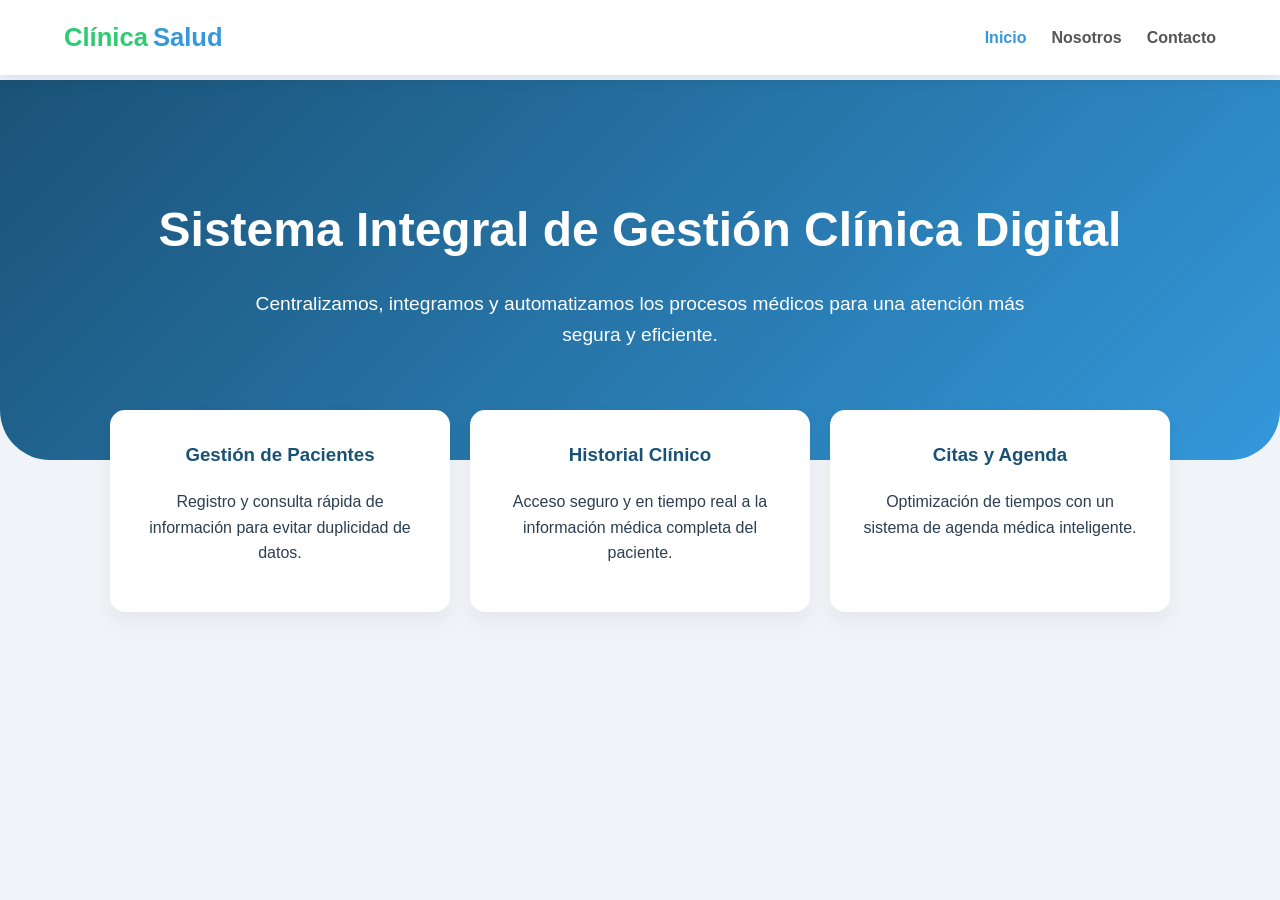
==== index.html @ 85063342 "se agregan archivos del Landing Page" ====
<!DOCTYPE html>
<html lang="es">
<head>
    <meta charset="UTF-8">
    <meta name="viewport" content="width=device-width, initial-scale=1.0">
    <title>Clínica Salud Integral - Inicio</title>
    <link rel="stylesheet" href="style.css">
</head>
<body>

    <nav class="navbar">
        <div class="logo">Clínica<span>Salud</span></div>
        <ul id="menu-navegacion">
            <li><a href="index.html">Inicio</a></li>
            <li><a href="Pages/nosotros/Nosotros.html">Nosotros</a></li>
            <li><a href="Pages/contacto/Contacto.html">Contacto</a></li>
        </ul>
    </nav>

    <header class="hero">
        <h1>Sistema Integral de Gestión Clínica Digital</h1>
        <p>Centralizamos, integramos y automatizamos los procesos médicos para una atención más segura y eficiente.</p>
    </header>

    <section class="servicios">
        <div class="card-servicio">
            <h3>Gestión de Pacientes</h3>
            <p>Registro y consulta rápida de información para evitar duplicidad de datos.</p>
        </div>
        <div class="card-servicio">
            <h3>Historial Clínico</h3>
            <p>Acceso seguro y en tiempo real a la información médica completa del paciente.</p>
        </div>
        <div class="card-servicio">
            <h3>Citas y Agenda</h3>
            <p>Optimización de tiempos con un sistema de agenda médica inteligente.</p>
        </div>
    </section>

    <script src="funciones.js"></script>
</body>
</html>
---- style.css ----
/* --- Estilos Base --- */
* { 
    box-sizing: border-box; 
}

body {
    font-family: 'Segoe UI', Roboto, Helvetica, Arial, sans-serif;
    line-height: 1.6;
    margin: 0;
    padding-top: 80px;
    background-color: #f0f4f8;
    color: #2c3e50;
}

/* --- Navegación --- */
.navbar {
    background-color: #ffffff;
    height: 75px;
    display: flex;
    justify-content: space-between;
    align-items: center;
    padding: 0 5%;
    position: fixed;
    top: 0;
    width: 100%;
    z-index: 1000;
    box-shadow: 0 2px 15px rgba(0,0,0,0.1);
}

.navbar .logo { 
    color: #2ecc71; 
    font-size: 1.6rem; 
    font-weight: bold; 
    display: flex; 
    align-items: center; 
}

.navbar .logo span { 
    color: #3498db; 
    margin-left: 5px; 
}

.navbar ul { 
    list-style: none; 
    display: flex; 
    margin: 0; 
}

.navbar ul li { 
    margin-left: 25px; 
}

.navbar ul li a { 
    color: #555; 
    text-decoration: none; 
    font-weight: 600; 
    transition: 0.3s; 
}

.navbar ul li a:hover { 
    color: #3498db; 
}

/* --- Hero Section --- */
.hero {
    background: linear-gradient(135deg, #1a5276 0%, #3498db 100%);
    color: white;
    padding: 80px 5%;
    text-align: center;
    border-radius: 0 0 50px 50px;
}

.hero h1 { 
    font-size: 3rem; 
    margin-bottom: 20px; 
}

.hero p { 
    font-size: 1.2rem; 
    max-width: 800px; 
    margin: 0 auto 30px; 
}

/* --- Características / Servicios --- */
.servicios {
    max-width: 1100px;
    margin: -50px auto 50px;
    display: grid;
    grid-template-columns: repeat(auto-fit, minmax(300px, 1fr));
    gap: 20px;
    padding: 0 20px;
}

.card-servicio {
    background: white;
    padding: 30px;
    border-radius: 15px;
    box-shadow: 0 10px 20px rgba(0,0,0,0.05);
    text-align: center;
    transition: 0.3s;
}

.card-servicio:hover { 
    transform: translateY(-5px); 
    box-shadow: 0 15px 30px rgba(0,0,0,0.1);
}

.card-servicio h3 { 
    color: #1a5276; 
    margin-top: 0; 
}
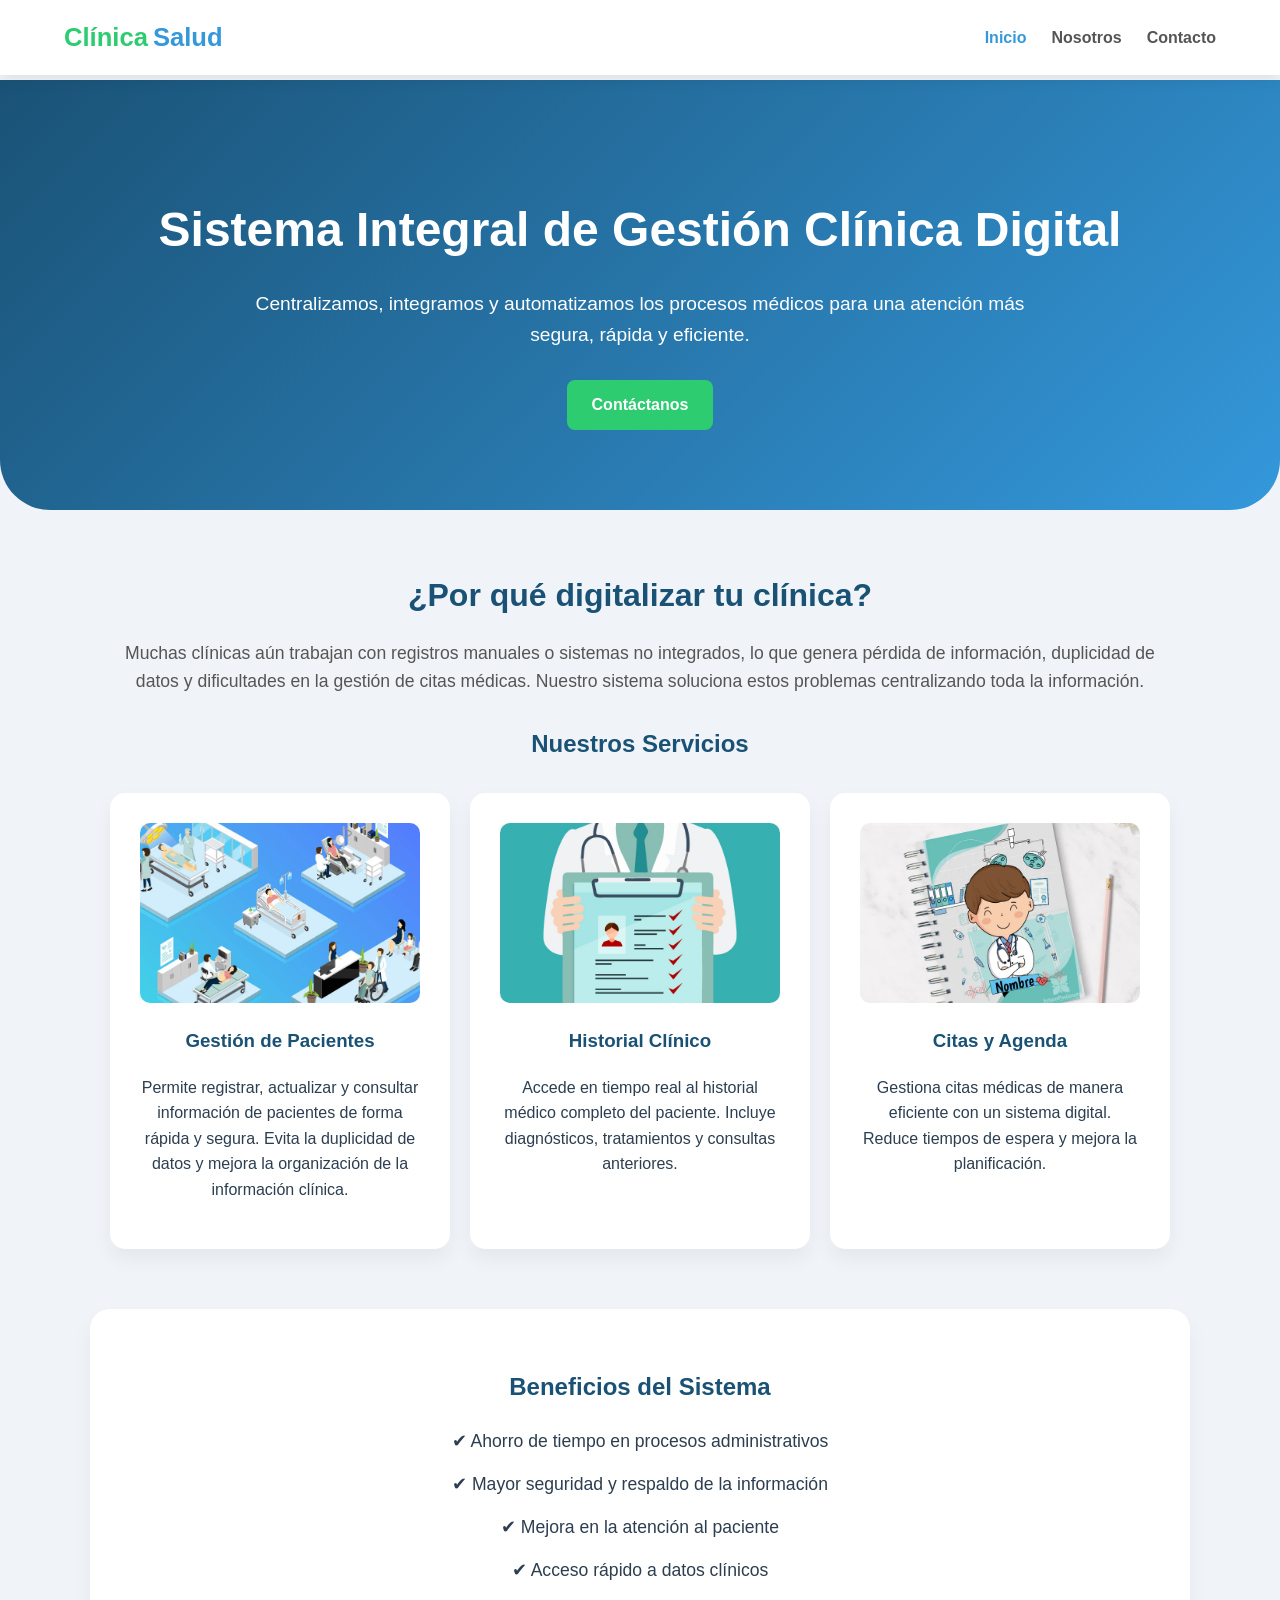
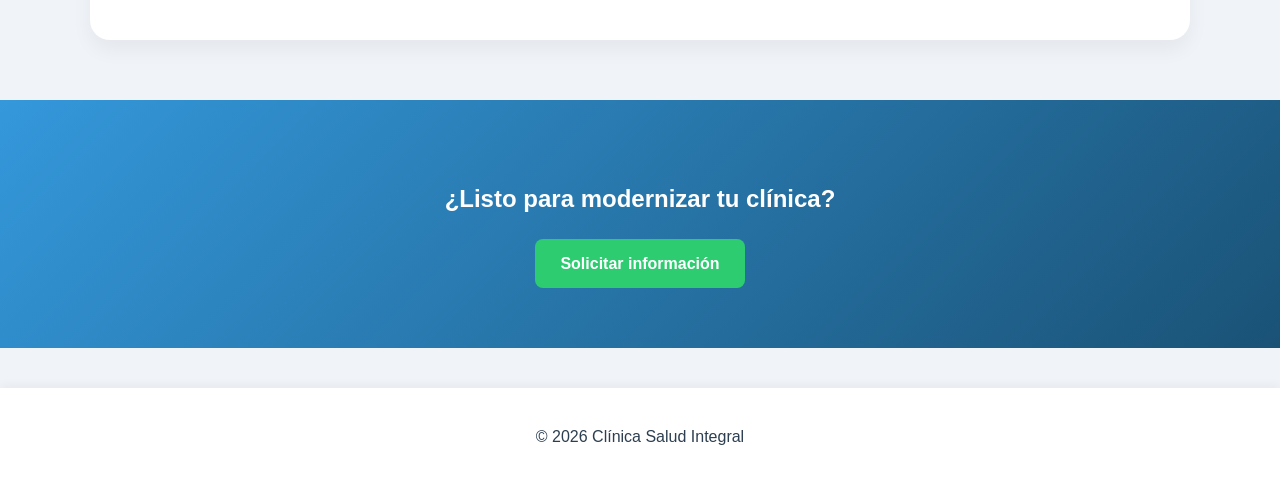
==== commit d2330833: "se mejora visuales y estructura de la pagina de inicio" ====
--- a/index.html
+++ b/index.html
@@ -8,34 +8,89 @@
 </head>
 <body>
 
+    <!-- NAVBAR (igual que el tuyo) -->
     <nav class="navbar">
-        <div class="logo">Clínica<span>Salud</span></div>
+        <a href="index.html" class="logo">Clínica<span>Salud</span></a>
         <ul id="menu-navegacion">
             <li><a href="index.html">Inicio</a></li>
-            <li><a href="Pages/nosotros/Nosotros.html">Nosotros</a></li>
-            <li><a href="Pages/contacto/Contacto.html">Contacto</a></li>
+            <li><a href="Pages/nosotros/nosotros.html">Nosotros</a></li>
+            <li><a href="Pages/contacto/contacto.html">Contacto</a></li>
         </ul>
     </nav>
 
+    <!-- HERO (mejorado) -->
     <header class="hero">
         <h1>Sistema Integral de Gestión Clínica Digital</h1>
-        <p>Centralizamos, integramos y automatizamos los procesos médicos para una atención más segura y eficiente.</p>
+        <p>
+            Centralizamos, integramos y automatizamos los procesos médicos 
+            para una atención más segura, rápida y eficiente.
+        </p>
+        <a href="Pages/contacto/contacto.html" class="btn">Contáctanos</a>
     </header>
 
+    <!-- NUEVA SECCIÓN: PROBLEMA -->
+    <section class="problema">
+        <h2>¿Por qué digitalizar tu clínica?</h2>
+        <p>
+            Muchas clínicas aún trabajan con registros manuales o sistemas no integrados, 
+            lo que genera pérdida de información, duplicidad de datos y dificultades en la gestión 
+            de citas médicas. Nuestro sistema soluciona estos problemas centralizando toda la información.
+        </p>
+    </section>
+
+    <!-- SERVICIOS (MEJORADOS) -->
     <section class="servicios">
+        <h2>Nuestros Servicios</h2>
+
         <div class="card-servicio">
+            <img src="img/GestionPacientes.jpg" alt="Gestión de pacientes">
             <h3>Gestión de Pacientes</h3>
-            <p>Registro y consulta rápida de información para evitar duplicidad de datos.</p>
+            <p>
+                Permite registrar, actualizar y consultar información de pacientes de forma rápida y segura.
+                Evita la duplicidad de datos y mejora la organización de la información clínica.
+            </p>
         </div>
+
         <div class="card-servicio">
+            <img src="img/HistorialClinico.jpg" alt="Historial clínico">
             <h3>Historial Clínico</h3>
-            <p>Acceso seguro y en tiempo real a la información médica completa del paciente.</p>
+            <p>
+                Accede en tiempo real al historial médico completo del paciente.
+                Incluye diagnósticos, tratamientos y consultas anteriores.
+            </p>
         </div>
+
         <div class="card-servicio">
+            <img src="img/AgendaMedica.png" alt="Agenda médica">
             <h3>Citas y Agenda</h3>
-            <p>Optimización de tiempos con un sistema de agenda médica inteligente.</p>
+            <p>
+                Gestiona citas médicas de manera eficiente con un sistema digital.
+                Reduce tiempos de espera y mejora la planificación.
+            </p>
         </div>
     </section>
+
+    <!-- NUEVA SECCIÓN: BENEFICIOS -->
+    <section class="beneficios">
+        <h2>Beneficios del Sistema</h2>
+        <ul>
+            <li>✔ Ahorro de tiempo en procesos administrativos</li>
+            <li>✔ Mayor seguridad y respaldo de la información</li>
+            <li>✔ Mejora en la atención al paciente</li>
+            <li>✔ Acceso rápido a datos clínicos</li>
+        </ul>
+    </section>
+
+    <!-- NUEVA SECCIÓN: CTA -->
+    <section class="cta">
+        <h2>¿Listo para modernizar tu clínica?</h2>
+        <a href="Pages/contacto/contacto.html" class="btn">Solicitar información</a>
+    </section>
+
+    <!-- FOOTER -->
+    <footer class="footer">
+        <p>© 2026 Clínica Salud Integral</p>
+    </footer>
 
     <script src="funciones.js"></script>
 </body>
--- a/style.css
+++ b/style.css
@@ -108,4 +108,109 @@
 .card-servicio h3 { 
     color: #1a5276; 
     margin-top: 0; 
+}
+
+/* --- Botones --- */
+.btn {
+    display: inline-block;
+    background: #2ecc71;
+    color: white;
+    padding: 12px 25px;
+    border-radius: 8px;
+    text-decoration: none;
+    font-weight: 600;
+    transition: 0.3s;
+}
+
+.btn:hover {
+    background: #27ae60;
+    transform: translateY(-2px);
+}
+
+/* --- Sección Problema --- */
+.problema {
+    max-width: 1100px;
+    margin: 60px auto;
+    padding: 0 20px;
+    text-align: center;
+}
+
+.problema h2 {
+    color: #1a5276;
+    font-size: 2rem;
+    margin-bottom: 15px;
+}
+
+.problema p {
+    font-size: 1.1rem;
+    color: #555;
+}
+
+/* --- Título de Servicios --- */
+.servicios h2 {
+    grid-column: 1 / -1;
+    text-align: center;
+    color: #1a5276;
+    margin-bottom: 10px;
+}
+
+/* --- Imágenes tarjetas --- */
+.card-servicio img {
+    width: 100%;
+    height: 180px;
+    object-fit: cover;
+    border-radius: 10px;
+    margin-bottom: 15px;
+}
+
+/* --- Beneficios --- */
+.beneficios {
+    max-width: 1100px;
+    margin: 60px auto;
+    padding: 40px 20px;
+    background: white;
+    border-radius: 20px;
+    box-shadow: 0 10px 20px rgba(0,0,0,0.05);
+    text-align: center;
+}
+
+.beneficios h2 {
+    color: #1a5276;
+    margin-bottom: 20px;
+}
+
+.beneficios ul {
+    list-style: none;
+    padding: 0;
+}
+
+.beneficios li {
+    margin: 15px 0;
+    font-size: 1.1rem;
+}
+
+/* --- CTA --- */
+.cta {
+    background: linear-gradient(135deg, #3498db 0%, #1a5276 100%);
+    color: white;
+    text-align: center;
+    padding: 60px 20px;
+    margin-top: 60px;
+}
+
+.cta h2 {
+    margin-bottom: 20px;
+}
+
+/* --- Footer --- */
+.footer {
+    background: #ffffff;
+    text-align: center;
+    padding: 20px;
+    margin-top: 40px;
+    box-shadow: 0 -2px 10px rgba(0,0,0,0.05);
+}
+
+.logo {
+    text-decoration: none;
 }
